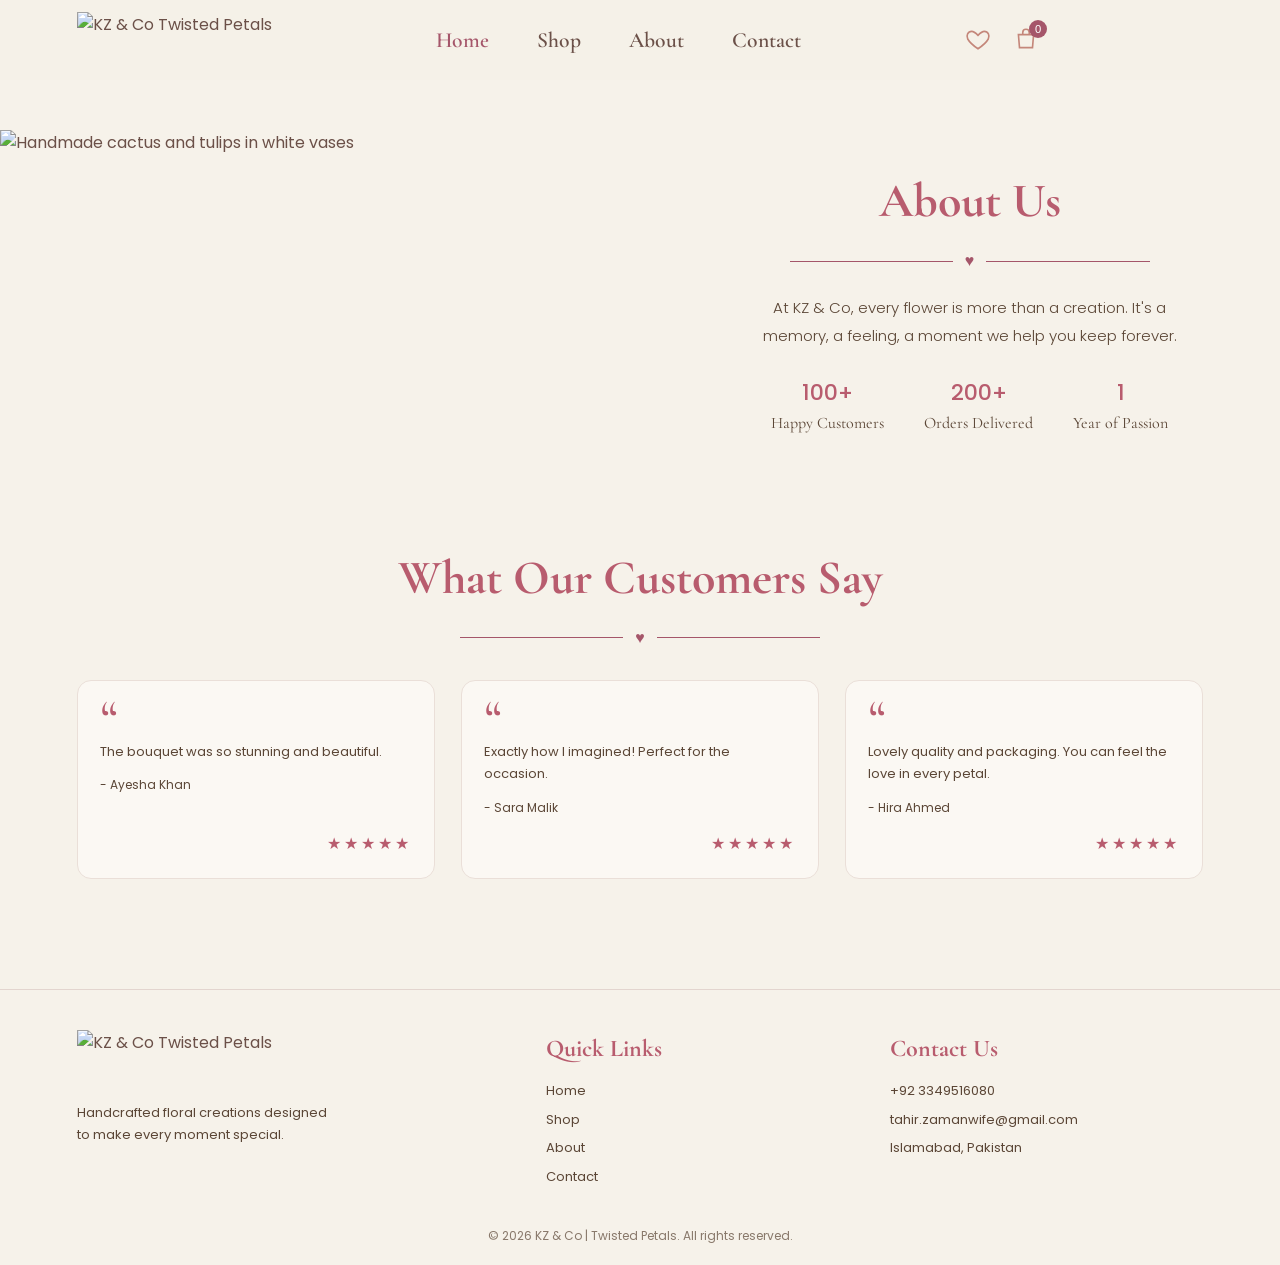
==== about.html @ 5f0a7fd4 "Add files via upload" ====
<!DOCTYPE html>
<html lang="en">
<head>
  <meta charset="UTF-8">
  <meta name="viewport" content="width=device-width, initial-scale=1.0">
  <title>About | KZ & Co</title>
  <link rel="preconnect" href="https://fonts.googleapis.com">
  <link rel="preconnect" href="https://fonts.gstatic.com" crossorigin>
  <link href="https://fonts.googleapis.com/css2?family=Cormorant+Garamond:wght@500;600;700&family=Poppins:wght@300;400;500&display=swap" rel="stylesheet">
  <link rel="stylesheet" href="style.css">
</head>
<body>
    <!-- Navbar -->
 <header class="navbar">
    <a href="index.html" class="logo">
      <img src="images/logo.jpg" alt="KZ & Co Twisted Petals">
    </a>

    <nav>
      <ul class="nav-links">
        <li><a href="index.html" class="active">Home</a></li>
        <li><a href="shop.html">Shop</a></li>
        <li><a href="about.html">About</a></li>
        <li><a href="contact.html">Contact</a></li>
      </ul>
    </nav>

    <div class="nav-icons">
      <button class="icon-btn" aria-label="Wishlist">
        <svg width="26" height="26" viewBox="0 0 24 24" fill="none" stroke="currentColor" stroke-width="1.5">
          <path d="M12 21s-7-4.6-9.5-9C.9 8.8 2.6 5 6.2 5c2 0 3.3 1.1 5.8 3.6C14.500 6.100 15.800 5 17.800 5c3.600 0 5.300 3.800 3.700 7-2.500 4.400-9.500 9-9.500 9z"/>
        </svg>
      </button>
      <button class="icon-btn" aria-label="Cart">
        <svg width="26" height="26" viewBox="0 0 24 24" fill="none" stroke="currentColor" stroke-width="1.5">
          <path d="M5 8h14l-1 12H6L5 8z"/><path d="M9 8V6a3 3 0 016 0v2"/>
        </svg>
        <span class="cart-count">0</span>
      </button>
    </div>
        <div class="nav-icons">
    
    </div>

    <button class="menu-toggle" id="menuToggle" aria-label="Menu">
      <span></span><span></span><span></span>
    </button>

  </header>
  <!-- ABOUT US -->
  <section class="about-us">
    <div class="about-us-img">
      <img src="images/about.jpg" alt="Handmade cactus and tulips in white vases">
    </div>
    <div class="about-us-text">
      <h2>About Us</h2>
      <div class="divider"><span>♥</span></div>
      <p>At KZ &amp; Co, every flower is more than a creation. It's a memory, a feeling, a moment we help you keep forever.</p>
      <div class="about-stats">
        <div><strong>100+</strong><span>Happy Customers</span></div>
        <div><strong>200+</strong><span>Orders Delivered</span></div>
        <div><strong>1</strong><span>Year of Passion</span></div>
      </div>
    </div>
  </section>

  <!-- CUSTOMER REVIEWS -->
  <section class="testimonials">
    <h2>What Our Customers Say</h2>
    <div class="divider"><span>♥</span></div>

    <div class="t-grid">
      <article class="t-card">
        <span class="t-quote">&ldquo;</span>
        <p>The bouquet was so stunning and beautiful.</p>
        <h5>- Ayesha Khan</h5>
        <div class="t-stars">★★★★★</div>
      </article>

      <article class="t-card">
        <span class="t-quote">&ldquo;</span>
        <p>Exactly how I imagined! Perfect for the occasion.</p>
        <h5>- Sara Malik</h5>
        <div class="t-stars">★★★★★</div>
      </article>

      <article class="t-card">
        <span class="t-quote">&ldquo;</span>
        <p>Lovely quality and packaging. You can feel the love in every petal.</p>
        <h5>- Hira Ahmed</h5>
        <div class="t-stars">★★★★★</div>
      </article>
    </div>
  </section>

  <!-- footer -->

  <footer class="footer">
    <div class="footer-grid">
      <div class="footer-brand">
        <img src="images/logo.jpg" alt="KZ & Co Twisted Petals">
        <p>Handcrafted floral creations designed to make every moment special.</p>
      </div>

      <div class="footer-col">
        <h4>Quick Links</h4>
        <a href="index.html">Home</a>
        <a href="shop.html">Shop</a>
        <a href="about.html">About</a>
        <a href="contact.html">Contact</a>
      </div>

      <div class="footer-col">
        <h4>Contact Us</h4>
        <p>+92 3349516080</p>
        <p>tahir.zamanwife@gmail.com</p>
        <p>Islamabad, Pakistan</p>
      </div>
    </div>

    <p class="copyright">&copy; 2026 KZ &amp; Co | Twisted Petals. All rights reserved.</p>
  </footer>
<script src="main.js"></script>
</body>
</html>
---- style.css ----
/* ===== Design Tokens ===== */
:root {
  --cream: #f6f2ea;
  --cream-dark: #efe8dc;
  --rose: #c4877a;
  --mauve: #a5566a;
  --brown: #6b5048;
  --white: #fffdf9;

  --font-heading: 'Cormorant Garamond', serif;
  --font-body: 'Poppins', sans-serif;

  --radius: 14px;
  --shadow: 0 8px 24px rgba(107, 80, 72, 0.12);
}

/* ===== Reset ===== */
*, *::before, *::after {
   margin: 0;
  padding: 0;
  box-sizing: border-box;
}
html { 
  scroll-behavior: smooth;
}
body {
  font-family: var(--font-body);
  background: var(--cream);
  color: var(--brown);
  line-height: 1.6;
}
img {
  max-width: 100%;
  display: block;
  }

a { 
  text-decoration: none;
  color: inherit;
  }

ul { 
  list-style: none;
}
button {
  background: none;
  border: none; 
  cursor: pointer;
  color: inherit;
  }

/* ===== Navbar ===== */
.navbar {
  position: relative;
  z-index: 100;
  background: #F5F1E8;
  display: flex;
  align-items: center;
  justify-content: space-between;
  padding: 12px 6%;
}
.logo img {
  height: 56px; 
  display: block;
  }

.nav-links {
  display: flex;
  gap: 48px;
  }
.nav-links a {
  font-family: var(--font-heading);
  font-size: 1.35rem;
  font-weight: 600;
  transition: color 0.3s;
}
.nav-links a:hover,
.nav-links a.active { 
  color: var(--mauve);
}
.nav-icons { 
  display: flex; 
  gap: 22px; 
}
.icon-btn { 
  position: relative;
  color: var(--rose);
  transition: transform 0.2s;
  }

.icon-btn:hover { 
  transform: scale(1.1); 
}

.cart-count {
  position: absolute;
  top: -6px; right: -8px;
  background: var(--mauve);
  color: #fff;
  font-size: 0.7rem;
  width: 18px; height: 18px;
  border-radius: 50%;
  display: grid;
  place-items: center;
}

/* ===== Hero ===== */
.hero {
  display: grid;
  grid-template-columns: 1.1fr 1fr;
  align-items: center;
  min-height: 80vh;
}
.hero-text { 
  padding: 0 5%;
}
.tagline {
  letter-spacing: 6px;
  text-transform: uppercase;
  color: var(--mauve);
  font-size: 0.95rem;
  margin-bottom: 12px;
}
.hero h1 {
  font-family: var(--font-heading);
  font-size: clamp(2.6rem, 5vw, 4.4rem);
  line-height: 1.1;
  margin-bottom: 20px;
}
.subtext { 
  font-size: 1.05rem;
  margin-bottom: 32px;
  max-width: 520px;
}

.btn {
  display: inline-block;
  background: var(--rose);
  color: #fff;
  padding: 16px 48px;
  border-radius: var(--radius);
  border: 2px dashed var(--brown);
  font-size: 1.15rem;
  transition: background 0.3s, transform 0.3s;
}
.btn:hover { 
  background: var(--mauve);
  transform: translateY(-3px);
  }

.Hero-image {
  height: auto;
  overflow: visible;
  display: flex;
  align-items: center;
  justify-content: center;
  background: #EEEAE4; 
  height :auto;
}
#hero-image img {
  -webkit-mask-image: linear-gradient(to right, transparent 0%, #000 15%);
  mask-image: linear-gradient(to right, transparent 0%, #000 15%);
}
#hero-image img {
  display:block;
  width: 100%;
  height: auto;
  object-fit: contain;
  object-position: left center;
}

/* ===== Features Strip ===== */

.features {
  display: grid;
  grid-template-columns: repeat(4, 1fr);
  gap: 24px;
  padding: 40px 5%;
  color: var(--brown);
}
.feature {
  display: flex;
  align-items: center;
  justify-content: center;
  gap: 14px;
}
.feature svg {
   color: var(--rose); 
   flex-shrink: 0;
  }
.feature h3 {
  font-family: var(--font-body);
  font-weight: 400;
  font-size: 1.15rem;
  text-transform: uppercase;
  line-height: 1.2;
}
.feature p {
  font-family: var(--font-heading);
  font-size: 0.9rem;
}
.order-cta {
  text-align: center;
  padding: 20px 6% 50px;
}
.order-cta p {
  font-family: 'Poppins', sans-serif;
  font-weight: 300;
  color: #5B4636;
  margin-bottom: 16px;
}
.order-btn {
  display: inline-block;
  background: #C98B7B;
  color: #fff;
  font-family: 'Poppins', sans-serif;
  text-decoration: none;
  padding: 14px 40px;
  border-radius: 10px;
  transition: .3s;
}
.order-btn:hover {
  background: #B85C6E;
}

/* ===== Section Title ===== */

.section-title {
   text-align: center; 
   margin-bottom: 50px;
  }

.section-title h2 {
  font-family: var(--font-heading);
  font-size: clamp(2.2rem, 4vw, 3.4rem);
  color: var(--mauve);
}
.section-title p { font-size: 1.1rem; }

.divider {
  display: flex;
  align-items: center;
  justify-content: center;
  gap: 12px;
  margin: 8px auto 20px;
  max-width: 360px;
  color: var(--mauve);
}
.divider::before,
.divider::after {
  content: "";
  flex: 1;
  height: 1px;
  background: var(--mauve);
}

/* ===== Featured Collection ===== */

.collection { 
  padding: 80px 5%;
}

.slider {
  position: relative;
  max-width: 1100px;
  margin: 0 auto;
  padding: 0 20px;
}
.slider-track {
  display: flex;
  gap: 40px;
  overflow-x: auto;
  scroll-behavior: smooth;
  scroll-snap-type: x mandatory;
  padding: 10px 4px 20px;
  scrollbar-width: none;
}
.slider-track::-webkit-scrollbar { 
  display: none;
}

.product-card {
  flex: 0 0 calc((100% - 80px) / 3);
  scroll-snap-align: start;
  background: var(--white);
  border-radius: 28px;
  padding: 24px;
  text-align: center;
  box-shadow: var(--shadow);
  transition: transform 0.3s;
}
.product-card:hover {
   transform: translateY(-8px);
  }

.product-img {
  border: 3px solid var(--mauve);
  border-radius: 10px;
  overflow: hidden;
  aspect-ratio: 1 / 1.2;
  margin-bottom: 14px;
}
.product-img img {
  width: 100%;
  height: 100%;
  object-fit: cover;
  transition: transform 0.4s;
}
.product-card:hover .product-img img {
  transform: scale(1.06);
  }

.product-card h4 {
  font-weight: 400;
  font-size: 1.05rem;
  }
.price { 
  font-size: 0.95rem;
  margin-bottom: 10px;
  }

.view-btn {
  display: block;
  background: var(--rose);
  color: #fff;
  padding: 6px 0;
  border-radius: 6px;
  font-size: 0.95rem;
  transition: background 0.3s;
}
.view-btn:hover { background: var(--mauve); }

.slider-btn {
  position: absolute;
  top: 50%;
  transform: translateY(-50%);
  width: 46px; height: 46px;
  border-radius: 50%;
  border: 1px solid #d8cfc2;
  background: var(--cream);
  color: var(--mauve);
  font-size: 1rem;
  z-index: 5;
  transition: background 0.3s, color 0.3s;
}
.slider-btn:hover { 
  background: var(--mauve);
  color: #fff;
  }
.slider-btn.prev { 
  left: -20px;
 }
.slider-btn.next {
  right: -20px;
  }


/* ===== Shop Page ===== */

.shop-banner {
 text-align:center;
 padding:50px 6% 20px;
 }

.shop-banner h1 {
  font-family:'Cormorant Garamond',serif; 
  font-size:clamp(2.2rem,4vw,3.2rem);
  color:var(--rose); 
  }

.shop-banner p { 
  font-family:'Poppins',sans-serif;
  font-weight:300;
  color:var(--brown);
  }

.shop {
   padding:20px 6% 60px;
  }

.filters {
  display: flex;
  justify-content: center;
  flex-wrap: wrap;
  gap: 12px;
  margin-bottom: 40px;
}

.filter-btn {
  font-family: 'Poppins', sans-serif;
  background: transparent;
  border: 1px solid #C98B7B;
  color: #5B4636;
  padding: 8px 22px;
  border-radius: 30px;
  cursor: pointer;
  transition: .3s;
  outline: none;

}

.filter-btn:hover,
.filter-btn.active {
  background: #C98B7B;
  color: #fff;
}

.shop-grid {
  display:grid;
  grid-template-columns:repeat(auto-fill,minmax(240px,1fr)); 
  gap:28px;
 }

.shop-card { 
  background:#fff;
  border-radius:20px;
  padding:16px;
  text-align:center;
  box-shadow:0 6px 20px rgba(0,0,0,.05);
 }

.shop-card img { 
  width:100%; 
  height:280px; 
  object-fit:cover;
  border-radius:14px; 
  }

.shop-card h4 { 
  font-family:'Poppins',sans-serif; 
  font-weight:400; 
  color:var(--brown);
  margin:14px 0 4px;
  }

.shop-card .price { 
  font-family:'Poppins',sans-serif;
  color:var(--brown);
  margin-bottom:12px;
  }

.add-cart {
  background: #C98B7B;
  color: #fff;
  border: none;
  padding: 12px;
  border-radius: 8px;
  font-family: 'Poppins', sans-serif;
  font-size: 15px;
  cursor: pointer;
  transition: .3s;
}
.add-cart:hover {
  background: #B85C6E;
}

/* ===== footer ===== */

.footer { padding: 40px 6% 20px; 
  border-top: 1px solid #E3D5CF;
   margin-top: 40px; }

.footer-grid { display: grid; 
  grid-template-columns: 1.4fr 1fr 1fr;
   gap: 30px; }

.footer-brand img {
   height: 60px;
   }

.footer-brand p {
   font-family: 'Poppins', sans-serif; 
   font-size: 13px; 
   color: #5B4636; 
   margin-top: 12px;
    max-width: 260px; 
    line-height: 1.7; 
  }

.footer-col h4 {
   font-family: 'Cormorant Garamond', serif; 
   font-size: 24px; 
   color: #B85C6E;
    margin-bottom: 12px; 
  }

.footer-col a, .footer-col p { 
  display: block;
  font-family: 'Poppins', sans-serif; 
  font-size: 13px; 
  color: #5B4636;
  text-decoration: none;
  margin-bottom: 8px;
  }

.footer-col a:hover {
   color: #B85C6E; 
  }

.copyright {
  text-align: center;
  font-family: 'Poppins', sans-serif;
  font-size: 12px;
  color: #5B4636;
  margin-top: 30px;
  opacity: .7;
}

@media (max-width: 768px) {
  .footer-grid { 
  grid-template-columns: 1fr; 
  text-align: center;
}
  .footer-brand p {
  margin-left: auto; 
  margin-right: auto; 
}
}

/* ===== ABOUT US ===== */
.about-us {
  display: grid;
  grid-template-columns: 1.1fr 1fr;
  gap: 50px;
  align-items: center;
  padding: 50px 0 40px;
}
.about-us-img img {
  width: 100%;
  height: 340px;
  object-fit: cover;
  display: block;
  border-radius: 0 50px 50px 0;
}
.about-us-text {
  text-align: center;
  padding-right: 6%;
}
.about-us-text h2 {
  font-family: 'Cormorant Garamond', serif;
  font-size: clamp(2rem, 4vw, 3rem);
  color: #B85C6E;
}
.about-us-text p {
  font-family: 'Poppins', sans-serif;
  font-weight: 300;
  font-size: 15px;
  line-height: 1.9;
  color: #5B4636;
  max-width: 420px;
  margin: 16px auto;
}
.about-stats {
  display: flex;
  justify-content: center;
  gap: 40px;
  margin-top: 24px;
}
.about-stats strong {
  display: block;
  font-family: 'Poppins', sans-serif;
  font-size: 22px;
  font-weight: 500;
  color: #B85C6E;
}
.about-stats span {
  font-family: 'Cormorant Garamond', serif;
  font-size: 16px;
  color: #5B4636;
}

/* ===== REVIEWS ===== */
.testimonials {
  text-align: center;
  padding: 30px 6% 70px;
}
.testimonials h2 {
  font-family: 'Cormorant Garamond', serif;
  font-size: clamp(2rem, 4vw, 3rem);
  color: #B85C6E;
}
.t-grid {
  display: grid;
  grid-template-columns: repeat(auto-fit, minmax(240px, 1fr));
  gap: 26px;
  margin-top: 30px;
}
.t-card {
  background: #FBF8F3;
  border: 1px solid #EADFD8;
  border-radius: 14px;
  padding: 22px;
  text-align: left;
  display: flex;
  flex-direction: column;
}
.t-quote {
  font-family: 'Cormorant Garamond', serif;
  font-size: 54px;
  line-height: .6;
  color: #B85C6E;
  height: 26px;
}
.t-card p {
  font-family: 'Poppins', sans-serif;
  font-size: 13px;
  color: #5B4636;
  line-height: 1.7;
  margin: 12px 0;
}
.t-card h5 {
  font-family: 'Poppins', sans-serif;
  font-weight: 400;
  font-size: 12px;
  color: #5B4636;
}
.t-stars {
  margin-top: auto;
  padding-top: 14px;
  text-align: right;
  color: #B85C6E;
  letter-spacing: 3px;
}

@media (max-width: 768px) {
  .about-us { grid-template-columns: 1fr; gap: 30px; }
  .about-us-img img { border-radius: 0 0 40px 40px; }
  .about-us-text { padding: 0 6%; }
  .about-stats { gap: 22px; }
}
.contact {
  display: grid;
  grid-template-columns: 1.4fr 1fr;
  gap: 40px;
  padding: 20px 6% 60px;
  align-items: start;
}
.contact-form {
  display: flex;
  flex-direction: column;
  gap: 16px;
  background: #fff;
  padding: 30px;
  border-radius: 20px;
  box-shadow: 0 6px 20px rgba(0,0,0,.05);
}
.contact-form input,
.contact-form textarea {
  font-family: 'Poppins', sans-serif;
  font-size: 14px;
  padding: 14px;
  border: 1px solid #E3D5CF;
  border-radius: 10px;
  background: #FDFBF8;
  color: #5B4636;
  outline: none;
}
.contact-form input:focus,
.contact-form textarea:focus {
  border-color: #C98B7B;
}
.contact-info {
  padding: 30px;
  text-align: center;
}
.contact-info h3 {
  font-family: 'Cormorant Garamond', serif;
  font-size: 30px;
  color: #B85C6E;
  margin-bottom: 14px;
}
.contact-info p {
  font-family: 'Poppins', sans-serif;
  color: #5B4636;
  margin-bottom: 10px;
}

@media (max-width: 768px) {
  .contact { grid-template-columns: 1fr; }
}
.cart-page { 
  max-width: 700px; 
  margin: 0 auto; 
  padding: 20px 6% 60px; 
}
.cart-row { 
  display: flex; 
  align-items: center; 
  justify-content: space-between; 
  gap: 16px; 
  background: #fff; 
  padding: 16px 20px; 
  border-radius: 14px; 
  margin-bottom: 12px; 
  box-shadow: 0 4px 14px rgba(0,0,0,.04); 
  font-family: 'Poppins', sans-serif; 
  color: #5B4636; 
}
.cart-row span:first-child { 
  flex: 1; 
}
.cart-remove { 
  background: none; 
  border: none; 
  color: #B85C6E; 
  font-size: 18px; 
  cursor: pointer; 
}
.cart-empty { 
  text-align: center; 
  font-family: 'Poppins', sans-serif; 
  color: #5B4636; 
  padding: 30px 0; 
}
.cart-total { 
  text-align: right; 
  font-family: 'Cormorant Garamond', serif; 
  font-size: 28px; 
  color: #B85C6E; 
  margin: 20px 0; 
}
#cartOrder { 
  display: block; 
  text-align: center; 
  text-decoration: none; 
}

/*===== Wishlist page =====*/
.shop-card { position: relative; }

.card-actions {
  position: absolute;
  top: 28px;
  right: 28px;
  display: flex;
  flex-direction: column;
  gap: 8px;
  z-index: 5;
}
.wish-btn,
.share-btn {
  width: 38px;
  height: 38px;
  border-radius: 50%;
  border: none;
  background: rgba(255,255,255,.92);
  color: #8A7B72;
  cursor: pointer;
  display: flex;
  align-items: center;
  justify-content: center;
  box-shadow: 0 2px 8px rgba(0,0,0,.15);
  transition: .3s;
}
.wish-btn:hover,
.share-btn:hover { color: #B85C6E; transform: scale(1.08); }
.wish-btn svg,
.share-btn svg {
  width: 19px;
  height: 19px;
  fill: none;
  stroke: currentColor;
  stroke-width: 1.8;
}
.wish-btn.active { color: #B85C6E; }
.wish-btn.active svg { fill: #B85C6E; }

.shop-card.highlight {
  outline: 2px solid #C98B7B;
  box-shadow: 0 0 0 8px rgba(201,139,123,.2);
}

.toast {
  position: fixed;
  bottom: 30px;
  left: 50%;
  transform: translateX(-50%) translateY(20px);
  background: #5B4636;
  color: #fff;
  font-family: 'Poppins', sans-serif;
  font-size: 14px;
  padding: 10px 22px;
  border-radius: 30px;
  opacity: 0;
  pointer-events: none;
  transition: .3s;
  z-index: 999;
}
.toast.show { opacity: 1; transform: translateX(-50%) translateY(0); }

.wish-move {
  background: #C98B7B;
  color: #fff;
  border: none;
  padding: 8px 14px;
  border-radius: 8px;
  font-family: 'Poppins', sans-serif;
  font-size: 13px;
  cursor: pointer;
}
.wish-move:hover { background: #B85C6E; }

img { max-width: 100%; height: auto; }

@media (max-width: 768px) {
  /* Navbar: logo + icons upar, links neeche */
  .navbar {
    flex-wrap: wrap;
    justify-content: space-between;
    gap: 10px;
    padding: 10px 5%;
  }
  .nav-links {
    order: 3;
    width: 100%;
    justify-content: center;
    gap: 22px;
  }
  .nav-links a { font-size: 1.1rem; }
  .nav-icons { gap: 16px; }

  /* Hero: ek ke neeche ek */
  .hero {
    grid-template-columns: 1fr;
    min-height: auto;
    text-align: center;
    padding-top: 30px;
  }
  .hero-text { padding: 0 6%; }
  .subtext { margin-left: auto; margin-right: auto; }
  .btn { padding: 14px 32px; font-size: 1rem; }
  #hero-image img {
    -webkit-mask-image: none;
    mask-image: none;
    object-position: center;
  }

  /* Features: 2x2 */
  .features {
    grid-template-columns: 1fr 1fr;
    gap: 28px 12px;
  }
  .feature {
    flex-direction: column;
    text-align: center;
    gap: 6px;
  }
  .feature h3 { font-size: 0.95rem; }

  /* Featured collection slider */
  .collection { padding: 50px 5%; }
  .slider { padding: 0; }
  .slider-track { gap: 16px; }
  .product-card { flex: 0 0 80%; }
  .slider-btn.prev { left: -6px; }
  .slider-btn.next { right: -6px; }
}

/* ===== MOBILE / RESPONSIVE ===== */
img { max-width: 100%; }
body { overflow-x: hidden; }

.menu-toggle {
  display: none;
  flex-direction: column;
  gap: 5px;
  background: none;
  border: none;
  cursor: pointer;
  padding: 6px;
}
.menu-toggle span {
  width: 24px;
  height: 2px;
  background: #B85C6E;
  border-radius: 2px;
}

@media (max-width: 768px) {

  /* Navbar */
  .navbar {
    position: relative;
    flex-wrap: nowrap;
    padding: 10px 5%;
  }
  .logo img { height: 46px; }
  .menu-toggle { display: flex; }
  .nav-icons { margin-left: auto; gap: 8px; }

  .navbar nav {
    display: none;
    position: absolute;
    top: 100%;
    left: 0;
    right: 0;
    background: #F5F1E8;
    padding: 14px 0 22px;
    box-shadow: 0 10px 20px rgba(0,0,0,.08);
    z-index: 100;
  }
  .navbar nav.open { display: block; }
  .nav-links {
    flex-direction: column;
    align-items: center;
    gap: 18px;
  }

  /* Hero */
  .hero { grid-template-columns: 1fr; }
  .hero-text { text-align: center; padding: 30px 5% 20px; }
  .hero h1 { font-size: clamp(2rem, 8vw, 2.8rem); }

  /* Features strip: 2 x 2 */
  .features {
    grid-template-columns: repeat(2, 1fr);
    gap: 18px;
    padding: 24px 5%;
  }

  /* Home slider: swipe se chalega, arrows hata do */
  .slider-btn { display: none; }
  .slider-track { gap: 20px; padding: 0 5%; }
  .product-card { flex: 0 0 78%; }

  /* Shop page: 2 columns */
  .shop-grid { grid-template-columns: repeat(2, 1fr); gap: 14px; }
  .shop-card { padding: 10px; }
  .shop-card img { height: 170px; }
  .shop-card h4 { font-size: 14px; }
  .card-actions { top: 16px; right: 16px; }
  .wish-btn, .share-btn { width: 32px; height: 32px; }
  .wish-btn svg, .share-btn svg { width: 16px; height: 16px; }
  .add-cart { font-size: 13px; padding: 10px; }

  /* Cart / wishlist rows */
  .cart-row { flex-wrap: wrap; }
}
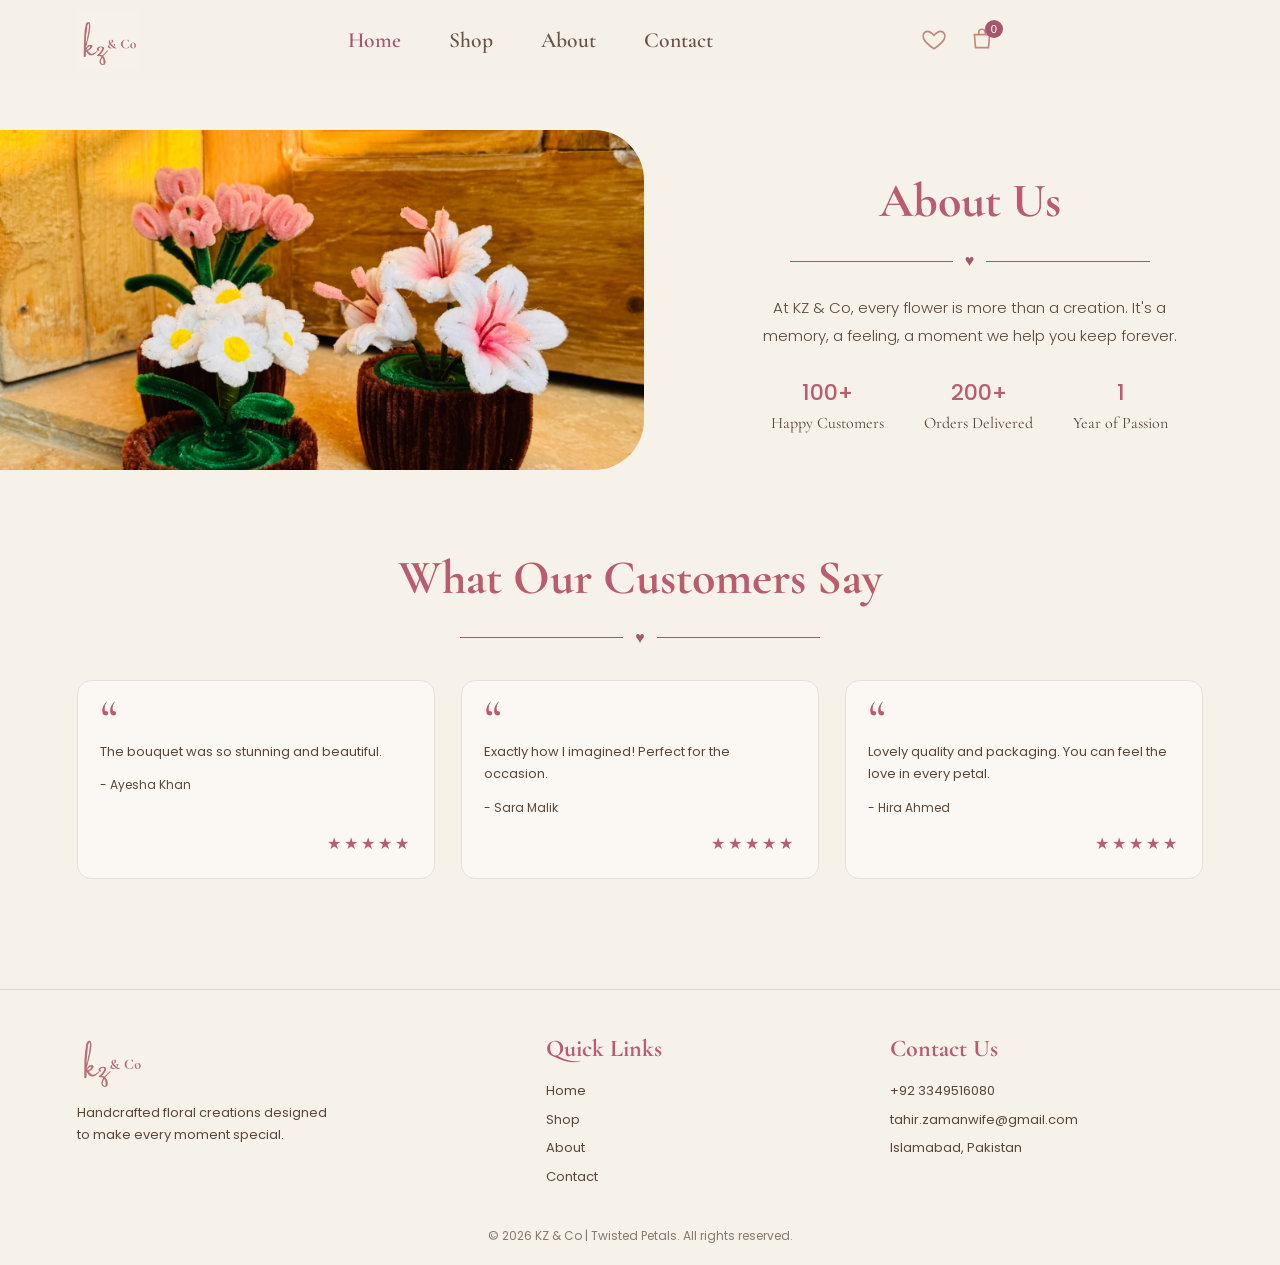
==== commit 2059fb96: "Added product page" ====
--- a/about.html
+++ b/about.html
@@ -121,5 +121,6 @@
     <p class="copyright">&copy; 2026 KZ &amp; Co | Twisted Petals. All rights reserved.</p>
   </footer>
 <script src="main.js"></script>
+<script src="product.js"></script>
 </body>
 </html>
--- a/style.css
+++ b/style.css
@@ -935,4 +935,14 @@
 
   /* Cart / wishlist rows */
   .cart-row { flex-wrap: wrap; }
+}
+/* ===== Shop Card Link ===== */
+.shop-card .card-link { 
+  text-decoration: none; 
+  color: inherit; 
+  display: block; }
+.shop-card .card-link { 
+  color: inherit; 
+  text-decoration: none; 
+  display: block; 
 }
